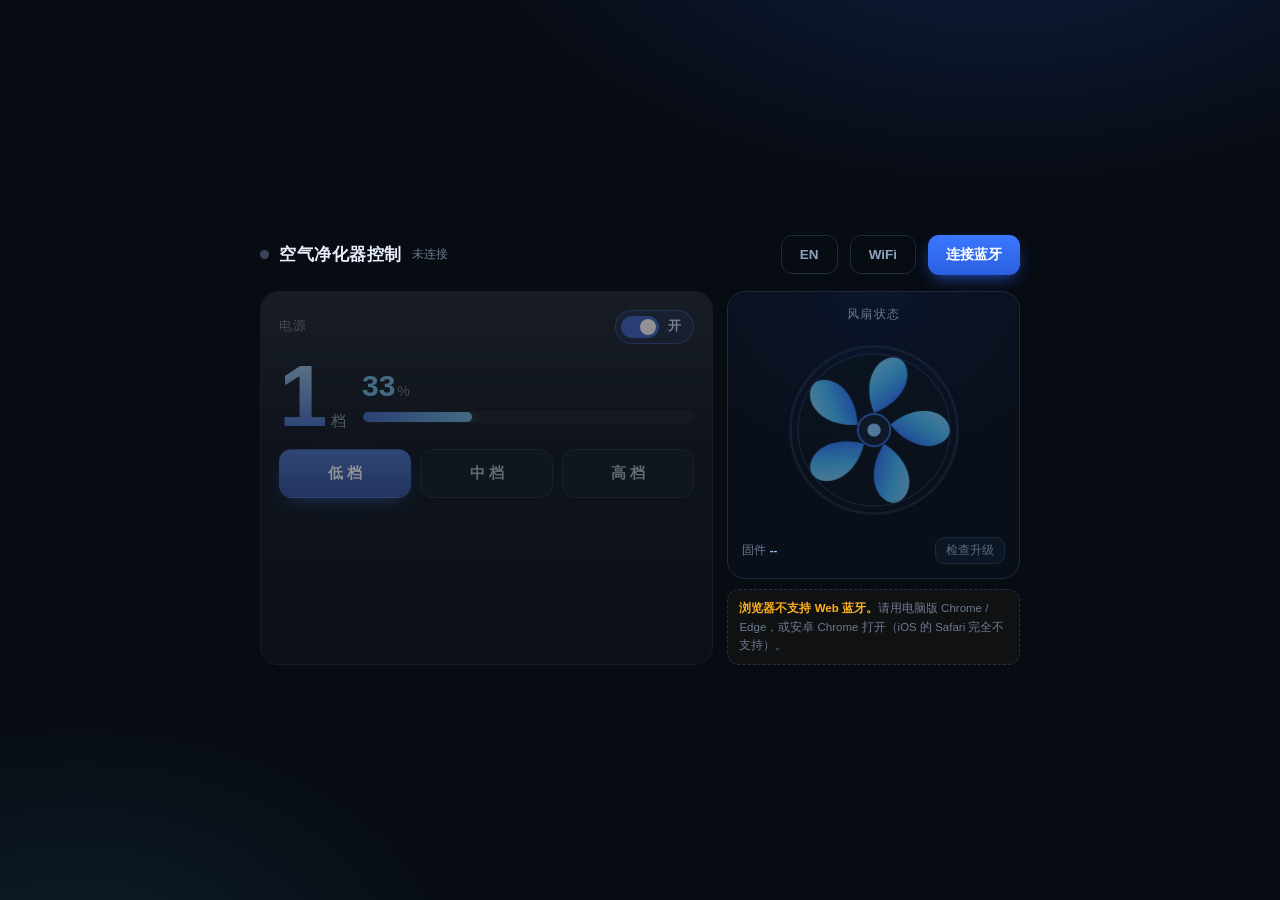
==== web/index.html @ 83f4107d "Add files via upload" ====
<!DOCTYPE html>
<html lang="zh-CN">
<head>
<meta charset="utf-8">
<meta name="viewport" content="width=device-width,initial-scale=1,viewport-fit=cover">
<title data-i18n="title">空气净化器控制 · Web 蓝牙</title>
<link href="style.css" rel="stylesheet" />
</head>
<body>
<div class="app" id="app">
  <header>
    <div class="brand">
      <span class="dot" id="dot"></span>
      <h1 data-i18n="appTitle">空气净化器控制</h1>
      <span class="sub" id="devName" data-i18n="notConnected">未连接</span>
    </div>
    <button class="btn-conn ghost" id="langBtn">EN</button>
    <button class="btn-conn ghost" id="switchBtn" style="display:none" data-i18n="switchDevice">换设备</button>
    <button class="btn-conn ghost" id="wifiBtn" data-i18n="wifiBtn" data-i18n-title="wifiTitle" title="WiFi 设置">WiFi</button>
    <button class="btn-conn" id="connBtn" data-i18n="connect">连接蓝牙</button>
  </header>

  <main>
    <section class="panel">
      <div class="pwr">
        <span data-i18n="power">电源</span>
        <button class="switch" id="pwrBtn" aria-pressed="true"><i></i><b>开</b></button>
      </div>

      <div class="gauges">
        <div class="lvl"><span id="bigLvl">1</span><em data-i18n="levelUnit">档</em></div>
        <div class="right">
          <div class="pct"><span id="pct">33</span><small>%</small></div>
          <div class="bar"><div class="fill" id="fill"></div></div>
        </div>
      </div>

      <div class="btns">
        <button data-lv="1" class="active" data-i18n="lvLow">低 档</button>
        <button data-lv="2" data-i18n="lvMid">中 档</button>
        <button data-lv="3" data-i18n="lvHigh">高 档</button>
      </div>
    </section>

    <aside class="side">
      <div class="fan-card">
        <h2 data-i18n="fanTitle">风扇状态</h2>
        <div class="fan paused" id="fan">
          <svg viewBox="0 0 200 200" aria-hidden="true">
            <defs>
              <linearGradient id="bladeGrad" x1="0" y1="0" x2="0.55" y2="1">
                <stop offset="0" stop-color="#9fdcff"/>
                <stop offset="0.5" stop-color="#4cc2ff"/>
                <stop offset="1" stop-color="#2f6bff"/>
              </linearGradient>
              <radialGradient id="fanGlow" cx="0.5" cy="0.5" r="0.5">
                <stop offset="0" stop-color="#3b78ff" stop-opacity=".30"/>
                <stop offset="1" stop-color="#3b78ff" stop-opacity="0"/>
              </radialGradient>
            </defs>

            <circle cx="100" cy="100" r="96" fill="url(#fanGlow)"/>
            <circle cx="100" cy="100" r="88" fill="none" stroke="#1e2a3d" stroke-width="3"/>
            <circle cx="100" cy="100" r="80" fill="#0c1420"/>
            <circle cx="100" cy="100" r="80" fill="none" stroke="#24314a" stroke-width="1.5"/>

            <g class="blades">
              <g transform="translate(100 100)">
                <path transform="rotate(0)"   fill="url(#bladeGrad)" d="M0 -18 C 22 -26 40 -46 34 -66 C 30 -80 12 -80 2 -66 C -8 -52 -6 -32 0 -18 Z"/>
                <path transform="rotate(72)"  fill="url(#bladeGrad)" d="M0 -18 C 22 -26 40 -46 34 -66 C 30 -80 12 -80 2 -66 C -8 -52 -6 -32 0 -18 Z"/>
                <path transform="rotate(144)" fill="url(#bladeGrad)" d="M0 -18 C 22 -26 40 -46 34 -66 C 30 -80 12 -80 2 -66 C -8 -52 -6 -32 0 -18 Z"/>
                <path transform="rotate(216)" fill="url(#bladeGrad)" d="M0 -18 C 22 -26 40 -46 34 -66 C 30 -80 12 -80 2 -66 C -8 -52 -6 -32 0 -18 Z"/>
                <path transform="rotate(288)" fill="url(#bladeGrad)" d="M0 -18 C 22 -26 40 -46 34 -66 C 30 -80 12 -80 2 -66 C -8 -52 -6 -32 0 -18 Z"/>
              </g>
            </g>

            <circle cx="100" cy="100" r="17" fill="#141f31" stroke="#3b6bd4" stroke-width="2"/>
            <circle cx="100" cy="100" r="7" fill="#8fd0ff"/>
          </svg>
        </div>
        <div class="fw-row">
          <span class="fw-ver"><span data-i18n="fwLabel">固件</span>&nbsp;<b id="fwVer">--</b></span>
          <button class="fw-btn" id="otaBtn" data-i18n="otaCheck" disabled>检查升级</button>
        </div>
      </div>
      <div class="hint" id="hint"></div>
    </aside>
  </main>
</div>

<!-- ================= 设备选择弹窗 ================= -->
<div class="modal" id="modal" role="dialog" aria-modal="true" aria-labelledby="modalTitle">
  <div class="backdrop" id="backdrop"></div>
  <div class="sheet">
    <div class="sheet-head">
      <div>
        <h3 id="modalTitle" data-i18n="modalTitle">选择蓝牙设备</h3>
        <p data-i18n="modalDesc">选一个设备连接。连接过的设备会记住，下次直接点即可。</p>
      </div>
      <button class="icon-btn" id="closeBtn" data-i18n-title="close" title="关闭">✕</button>
    </div>

    <div class="dev-list" id="devList"></div>

    <div class="sheet-foot">     
      <button class="scan" id="scanBtn" data-i18n="scanNew">扫描新设备</button>
      <!-- <div class="note" id="modalNote"> -->
        <!-- 浏览器出于隐私不允许网页自行枚举附近设备，点上方按钮会弹出系统扫描列表（可多选其一）。 -->
      <!-- </div> -->
    </div>
  </div>
</div>

<!-- ================= WiFi 设置弹窗 ================= -->
<div class="modal" id="wifiModal" role="dialog" aria-modal="true" aria-labelledby="wifiTitle">
  <div class="backdrop" id="wifiBackdrop"></div>
  <div class="sheet">
    <div class="sheet-head">
      <div>
        <h3 id="wifiTitle" data-i18n="wifiTitle">WiFi 设置</h3>
        <p data-i18n="wifiDesc">设备通过 WiFi 联网检查升级、下载固件。配置保存在设备上，掉电不丢。</p>
      </div>
      <button class="icon-btn" id="wifiCloseBtn" data-i18n-title="close" title="关闭">✕</button>
    </div>

    <div class="wifi-body">
      <div class="wifi-stat" id="wifiStat">
        <span class="st-dot"></span>
        <span class="st-txt" id="wifiStatTxt">—</span>
      </div>

      <div class="wifi-field">
        <label for="wifiSsid" data-i18n="wifiSsidLabel">WiFi 名称（SSID）</label>
        <input id="wifiSsid" type="text" autocomplete="off" autocapitalize="off" autocorrect="off"
               spellcheck="false" placeholder="MyHome-2.4G" data-i18n-ph="wifiSsidPh" />
      </div>

      <div class="wifi-field">
        <label for="wifiPass" data-i18n="wifiPassLabel">密码</label>
        <div class="pw-wrap">
          <input id="wifiPass" type="password" autocomplete="new-password" spellcheck="false"
                 placeholder="••••••••" />
          <button class="pw-eye" id="pwEye" type="button" data-i18n="pwShow">显示</button>
        </div>
      </div>

      <div class="note" data-i18n="wifiNote">只支持 2.4GHz 网络；密码至少 8 位，开放网络可留空。</div>
    </div>

    <div class="sheet-foot wifi-foot">
      <button class="scan" id="wifiSaveBtn" data-i18n="wifiSave">保存并连接</button>
      <button class="btn-danger" id="wifiClearBtn" data-i18n="wifiClear">清除</button>
    </div>
  </div>
</div>

<div class="toast" id="toast"></div>
<script src="i18n.js"></script>
<script src="control.js"></script>
</body>
</html>
---- web/style.css ----
:root{
    --page:#070b12;
    --panel:#0f1726;
    --panel2:#131d2f;
    --line:#1e2a3d;
    --txt:#e8eefc;
    --dim:#6c7a91;
    --dim2:#8fa3bf;
    --accent:#2f6bff;
    --accent2:#4cc2ff;
    --ok:#35d07f;
    --warn:#ffb020;
    --err:#ff5a5f;
    --r:18px;
  }
  *{box-sizing:border-box;-webkit-tap-highlight-color:transparent}
  html,body{height:100%}
  body{
    margin:0;
    font-family:-apple-system,BlinkMacSystemFont,"Segoe UI","PingFang SC","Microsoft YaHei",sans-serif;
    background:
      radial-gradient(900px 500px at 78% -12%, rgba(47,107,255,.20), transparent 62%),
      radial-gradient(700px 460px at 6% 108%, rgba(76,194,255,.10), transparent 60%),
      var(--page);
    color:var(--txt);
    display:flex;align-items:center;justify-content:center;
    padding:22px 16px;
  }
  .app{width:100%;max-width:760px}

  /* ---------- 顶部 ---------- */
  header{display:flex;align-items:center;gap:12px;margin-bottom:16px;flex-wrap:wrap}
  .brand{display:flex;align-items:center;gap:10px;flex:1;min-width:220px}
  .dot{width:9px;height:9px;border-radius:50%;background:#39435a;transition:.25s;flex:none}
  .dot.on{background:var(--ok);box-shadow:0 0 0 4px rgba(53,208,127,.16),0 0 12px rgba(53,208,127,.7)}
  .dot.wait{background:var(--warn);animation:pulse 1s infinite}
  @keyframes pulse{50%{opacity:.35}}
  .brand h1{font-size:17px;margin:0;font-weight:600;letter-spacing:.5px}
  .brand .sub{font-size:12px;color:var(--dim);font-weight:400}

  .btn-conn{
    border:0;border-radius:11px;padding:11px 18px;font-size:13.5px;font-weight:600;
    color:#fff;background:linear-gradient(180deg,#3b78ff,#2a5fe0);cursor:pointer;
    box-shadow:0 6px 18px -6px rgba(47,107,255,.85);transition:.18s;
  }
  .btn-conn:hover{filter:brightness(1.07)}
  .btn-conn:active{transform:translateY(1px)}
  .btn-conn.ghost{background:transparent;border:1px solid var(--line);color:var(--dim2);box-shadow:none}
  .btn-conn.ghost:hover{border-color:#31425f;color:#cfe0ff}
  .btn-conn:disabled{opacity:.5;cursor:default}

  /* ---------- 主面板 ---------- */
  main{display:grid;grid-template-columns:1.55fr 1fr;gap:14px}
  @media (max-width:680px){main{grid-template-columns:1fr}}

  .panel{
    background:linear-gradient(180deg,rgba(23,34,54,.92),rgba(13,20,33,.96));
    border:1px solid var(--line);border-radius:var(--r);
    padding:18px;position:relative;overflow:hidden;
  }
  .panel::before{
    content:"";position:absolute;inset:0;border-radius:var(--r);pointer-events:none;
    background:linear-gradient(180deg,rgba(255,255,255,.05),transparent 42%);
  }

  .pwr{display:flex;align-items:center;justify-content:space-between;margin-bottom:14px}
  .pwr span{font-size:12.5px;color:var(--dim);letter-spacing:1px}
  .switch{
    display:flex;align-items:center;gap:9px;padding:5px 12px 5px 5px;
    border-radius:999px;border:1px solid #26324a;background:#141d2c;cursor:pointer;
    color:var(--dim2);font-size:12.5px;font-weight:600;transition:.22s;
  }
  .switch i{
    width:38px;height:22px;border-radius:999px;background:#2a3550;position:relative;transition:.22s;flex:none;
  }
  .switch i::after{
    content:"";position:absolute;top:3px;left:3px;width:16px;height:16px;border-radius:50%;
    background:#8b9bb5;transition:.22s;
  }
  .switch[aria-pressed="true"]{background:rgba(47,107,255,.14);border-color:rgba(47,107,255,.55);color:#cfe0ff}
  .switch[aria-pressed="true"] i{background:var(--accent)}
  .switch[aria-pressed="true"] i::after{left:19px;background:#fff}
  .switch b{font-weight:600}

  .gauges{display:flex;align-items:flex-end;gap:16px}
  .lvl{display:flex;align-items:baseline;gap:6px;line-height:.86}
  .lvl #bigLvl{
    font-size:88px;font-weight:700;letter-spacing:-3px;
    background:linear-gradient(180deg,#8fd0ff,#2f6bff);
    -webkit-background-clip:text;background-clip:text;color:transparent;
    font-variant-numeric:tabular-nums;
  }
  .lvl em{font-style:normal;font-size:15px;color:var(--dim2)}
  .right{flex:1;padding-bottom:10px;min-width:0}
  .pct{display:flex;align-items:baseline;gap:2px;margin-bottom:10px}
  .pct #pct{font-size:30px;font-weight:600;color:var(--accent2);font-variant-numeric:tabular-nums;line-height:1}
  .pct small{font-size:14px;color:var(--dim)}

  .bar{height:12px;border-radius:999px;background:#1b2433;overflow:hidden;border:1px solid #1d2739}
  .fill{
    height:100%;width:33%;border-radius:999px;
    background:linear-gradient(90deg,#2f6bff,#4cc2ff);
    transition:width .28s cubic-bezier(.4,0,.2,1);
    box-shadow:0 0 12px rgba(76,194,255,.4);
  }

  .btns{display:grid;grid-template-columns:repeat(3,1fr);gap:9px;margin-top:16px}
  .btns button{
    padding:14px 0;border-radius:13px;cursor:pointer;font-size:14.5px;font-weight:600;
    color:#a9bad4;background:#151f30;border:1px solid #24314a;transition:.16s;
  }
  .btns button:hover{background:#1a2740;color:#dce8ff}
  .btns button:active{transform:translateY(1px)}
  .btns button.active{
    color:#fff;border-color:transparent;
    background:linear-gradient(180deg,#3b78ff,#2757cf);
    box-shadow:0 8px 22px -10px rgba(47,107,255,.95);
  }

  /* ---------- 侧栏：风扇动画 ---------- */
  .side{display:flex;flex-direction:column;gap:10px;min-height:0}
  .side h2{font-size:12px;color:var(--dim);margin:0;font-weight:500;letter-spacing:1.2px}
  .fan-card{
    flex:1;min-height:196px;display:flex;flex-direction:column;align-items:center;justify-content:center;gap:12px;
    background:radial-gradient(120% 100% at 50% 0%,rgba(47,107,255,.10),rgba(10,16,27,.78) 62%);
    border:1px solid var(--line);border-radius:var(--r);padding:14px;
    transition:opacity .25s;
  }
  .fan{width:min(190px,78%);aspect-ratio:1/1;position:relative}
  .fan svg{width:100%;height:100%;display:block}
  /* 旋转的是 .blades 这一组扇叶，圆心固定在 SVG 的 (100,100) */
  .fan .blades{
    transform-box:view-box;transform-origin:100px 100px;
    animation:fan-spin var(--spin,1.8s) linear infinite;
    will-change:transform;
  }
  .fan.paused .blades{animation-play-state:paused}
  .fan.paused{opacity:.55}          /* 关机时整体变暗 */
  @keyframes fan-spin{from{transform:rotate(0deg)}to{transform:rotate(360deg)}}
  @media (prefers-reduced-motion:reduce){.fan .blades{animation:none}}

  /* ---------- 固件版本 / OTA ---------- */
  .fw-row{display:flex;align-items:center;justify-content:space-between;gap:8px;width:100%}
  .fw-ver{font-size:11.5px;color:var(--dim);white-space:nowrap}
  .fw-ver b{color:#9fc4ff;font-weight:600;font-variant-numeric:tabular-nums}
  .fw-btn{
    font-size:11.5px;padding:5px 10px;border-radius:9px;cursor:pointer;
    color:#bcd6ff;background:rgba(76,194,255,.10);border:1px solid #2a4a7d;
    transition:opacity .2s,background .2s;white-space:nowrap;
  }
  .fw-btn:hover:not(:disabled){background:rgba(76,194,255,.22)}
  .fw-btn:disabled{opacity:.45;cursor:not-allowed}
  .fw-btn.busy{color:var(--warn);border-color:#5a4a2a;background:rgba(255,176,32,.08)}

  .hint{
    font-size:11.5px;color:var(--dim);line-height:1.65;
    border:1px dashed #24314a;border-radius:12px;padding:9px 11px;background:rgba(255,176,32,.04);
  }
  .hint b{color:var(--warn);font-weight:600}
  .hint code{color:var(--accent2);font-size:11px}

  .off .panel{opacity:.55;filter:saturate(.6)}
  .off .btns button,.off .switch{pointer-events:none}

  .toast{
    position:fixed;left:50%;bottom:26px;transform:translate(-50%,16px);
    background:#1a2740;border:1px solid #2c3c58;color:#dbe7ff;
    padding:10px 16px;border-radius:11px;font-size:13px;opacity:0;pointer-events:none;transition:.25s;
    box-shadow:0 12px 30px -12px #000;z-index:40;max-width:86vw;text-align:center;
  }
  .toast.show{opacity:1;transform:translate(-50%,0)}

  /* ================= 设备选择弹窗 ================= */
  .modal{
    position:fixed;inset:0;z-index:30;display:none;align-items:center;justify-content:center;
    padding:18px;
  }
  .modal.show{display:flex}
  .backdrop{
    position:absolute;inset:0;background:rgba(3,6,12,.74);
    backdrop-filter:blur(7px);-webkit-backdrop-filter:blur(7px);
  }
  .sheet{
    position:relative;width:min(440px,100%);max-height:min(600px,88vh);
    display:flex;flex-direction:column;overflow:hidden;
    background:linear-gradient(180deg,#131d2f,#0c1420);
    border:1px solid #24314a;border-radius:22px;
    box-shadow:0 30px 80px -30px #000,0 0 0 1px rgba(255,255,255,.03) inset;
    animation:pop .2s cubic-bezier(.2,.9,.3,1.1);
  }
  @keyframes pop{from{opacity:0;transform:translateY(14px) scale(.97)}to{opacity:1;transform:none}}
  .sheet-head{padding:18px 18px 12px;display:flex;align-items:flex-start;gap:12px}
  .sheet-head h3{margin:0;font-size:16px;font-weight:600}
  .sheet-head p{margin:5px 0 0;font-size:11.5px;color:var(--dim);line-height:1.6}
  .icon-btn{
    margin-left:auto;flex:none;width:30px;height:30px;border-radius:9px;border:1px solid var(--line);
    background:#141d2c;color:var(--dim2);cursor:pointer;font-size:15px;line-height:1;
    display:flex;align-items:center;justify-content:center;transition:.16s;
  }
  .icon-btn:hover{color:#fff;border-color:#33455f}

  .dev-list{padding:0 12px 6px;overflow:auto;min-height:96px;flex:1}
  .dev{
    width:100%;display:flex;align-items:center;gap:12px;text-align:left;
    padding:12px;margin-bottom:8px;border-radius:14px;cursor:pointer;
    background:#121b2a;border:1px solid #1d2a3e;color:inherit;font-family:inherit;transition:.16s;
  }
  .dev:hover{background:#172235;border-color:#2b3c58;transform:translateY(-1px)}
  .dev.cur{background:rgba(47,107,255,.12);border-color:rgba(47,107,255,.5)}
  .dev .av{
    width:38px;height:38px;border-radius:11px;flex:none;
    display:flex;align-items:center;justify-content:center;
    background:linear-gradient(180deg,#2b3b56,#1a2536);color:#9fc4ff;
    font-size:11px;font-weight:700;letter-spacing:.5px;
  }
  .dev.cur .av{background:linear-gradient(180deg,#3b78ff,#2757cf);color:#fff}
  .dev .info{display:block;min-width:0;flex:1}
  .dev .nm{display:block;font-size:13.5px;font-weight:600;white-space:nowrap;overflow:hidden;text-overflow:ellipsis}
  .dev .meta{display:block;font-size:11px;color:var(--dim);margin-top:3px;white-space:nowrap;overflow:hidden;text-overflow:ellipsis}
  .dev .right-side{display:flex;align-items:center;gap:9px;flex:none}
  .sig{display:flex;align-items:flex-end;gap:2px;height:12px}
  .sig i{width:3px;border-radius:1px;background:#26324a}
  .sig i:nth-child(1){height:4px}
  .sig i:nth-child(2){height:6px}
  .sig i:nth-child(3){height:9px}
  .sig i:nth-child(4){height:12px}
  .sig i.on{background:var(--ok)}
  .dev .tag{
    font-size:10.5px;padding:3px 8px;border-radius:999px;white-space:nowrap;
    background:rgba(53,208,127,.14);color:#6fe0a2;border:1px solid rgba(53,208,127,.35);
  }
  .dev .tag.off{background:#151f30;color:var(--dim);border-color:#24314a}
  .empty{padding:22px 14px 26px;text-align:center;color:var(--dim);font-size:12px;line-height:1.8}
  .empty b{color:var(--dim2);font-weight:600}
  .empty .big{font-size:13px;color:#b9c9e0;margin-bottom:4px}

  .sheet-foot{padding:12px 16px 16px;border-top:1px solid #1a2436;background:rgba(9,14,23,.5)}
  .opt{display:flex;align-items:center;gap:9px;font-size:12px;color:var(--dim2);margin-bottom:12px;cursor:pointer;user-select:none}
  .opt input{width:15px;height:15px;accent-color:var(--accent);cursor:pointer}
  .scan{
    width:100%;padding:13px 0;border:0;border-radius:13px;cursor:pointer;
    font-size:14px;font-weight:600;color:#fff;
    background:linear-gradient(180deg,#3b78ff,#2a5fe0);
    box-shadow:0 10px 24px -12px rgba(47,107,255,.95);transition:.16s;
  }
  .scan:hover{filter:brightness(1.07)}
  .scan:active{transform:translateY(1px)}
  .scan:disabled{opacity:.55;cursor:default}
  .note{margin:11px 2px 0;font-size:10.5px;color:#5b6a82;line-height:1.65}

  /* ================= WiFi 设置弹窗 ================= */
  .wifi-body{padding:2px 18px 18px;overflow:auto;flex:1;min-height:0}

  .wifi-stat{
    display:flex;align-items:center;gap:10px;padding:11px 13px;margin-bottom:15px;
    border-radius:13px;background:#121b2a;border:1px solid #1d2a3e;
  }
  .wifi-stat .st-dot{
    width:8px;height:8px;border-radius:50%;background:#39435a;flex:none;transition:.25s;
  }
  .wifi-stat.on{border-color:rgba(53,208,127,.42);background:rgba(53,208,127,.08)}
  .wifi-stat.on .st-dot{background:var(--ok);box-shadow:0 0 0 4px rgba(53,208,127,.14),0 0 10px rgba(53,208,127,.8)}
  .wifi-stat .st-txt{
    font-size:12px;color:var(--dim2);line-height:1.6;min-width:0;
    overflow-wrap:anywhere;
  }
  .wifi-stat .st-txt b{color:#dbe7ff;font-weight:600}
  .wifi-stat .st-txt em{font-style:normal;color:var(--dim);font-variant-numeric:tabular-nums}

  .wifi-field{margin-bottom:13px}
  .wifi-field > label{
    display:block;font-size:11.5px;color:var(--dim);letter-spacing:.6px;margin-bottom:7px;
  }
  .wifi-field input{
    width:100%;padding:12px 13px;border-radius:12px;font-size:14px;font-family:inherit;
    color:var(--txt);background:#0e1725;border:1px solid #24314a;outline:none;transition:.16s;
  }
  .wifi-field input::placeholder{color:#4e5d75}
  .wifi-field input:focus{border-color:#3b6bd4;box-shadow:0 0 0 3px rgba(47,107,255,.16)}
  .wifi-field input:disabled{opacity:.5;cursor:not-allowed}

  .pw-wrap{position:relative}
  .pw-wrap input{padding-right:56px}
  .pw-eye{
    position:absolute;right:7px;top:50%;transform:translateY(-50%);
    padding:5px 9px;border:0;border-radius:8px;cursor:pointer;font-family:inherit;
    font-size:11px;color:var(--dim2);background:#182233;transition:.16s;
  }
  .pw-eye:hover{color:#cfe0ff;background:#1e2a3f}

  .wifi-foot{display:grid;grid-template-columns:1fr auto;gap:9px;align-items:stretch}
  .wifi-foot .scan{padding:13px 18px}
  .btn-danger{
    padding:0 16px;border-radius:13px;cursor:pointer;font-family:inherit;
    font-size:13.5px;font-weight:600;white-space:nowrap;transition:.16s;
    color:#ff9a9e;background:rgba(255,90,95,.10);border:1px solid rgba(255,90,95,.36);
  }
  .btn-danger:hover:not(:disabled){background:rgba(255,90,95,.18);border-color:rgba(255,90,95,.6)}
  .btn-danger.confirm{background:#ff5a5f;color:#fff;border-color:transparent}
  .btn-danger:disabled{opacity:.45;cursor:not-allowed}

  /* WiFi 已连接时顶部按钮变绿提示 */
  .btn-conn.ghost.ok{color:#6fe0a2;border-color:rgba(53,208,127,.42)}
  .btn-conn.ghost.ok:hover{color:#8ff0ba;border-color:rgba(53,208,127,.7)}
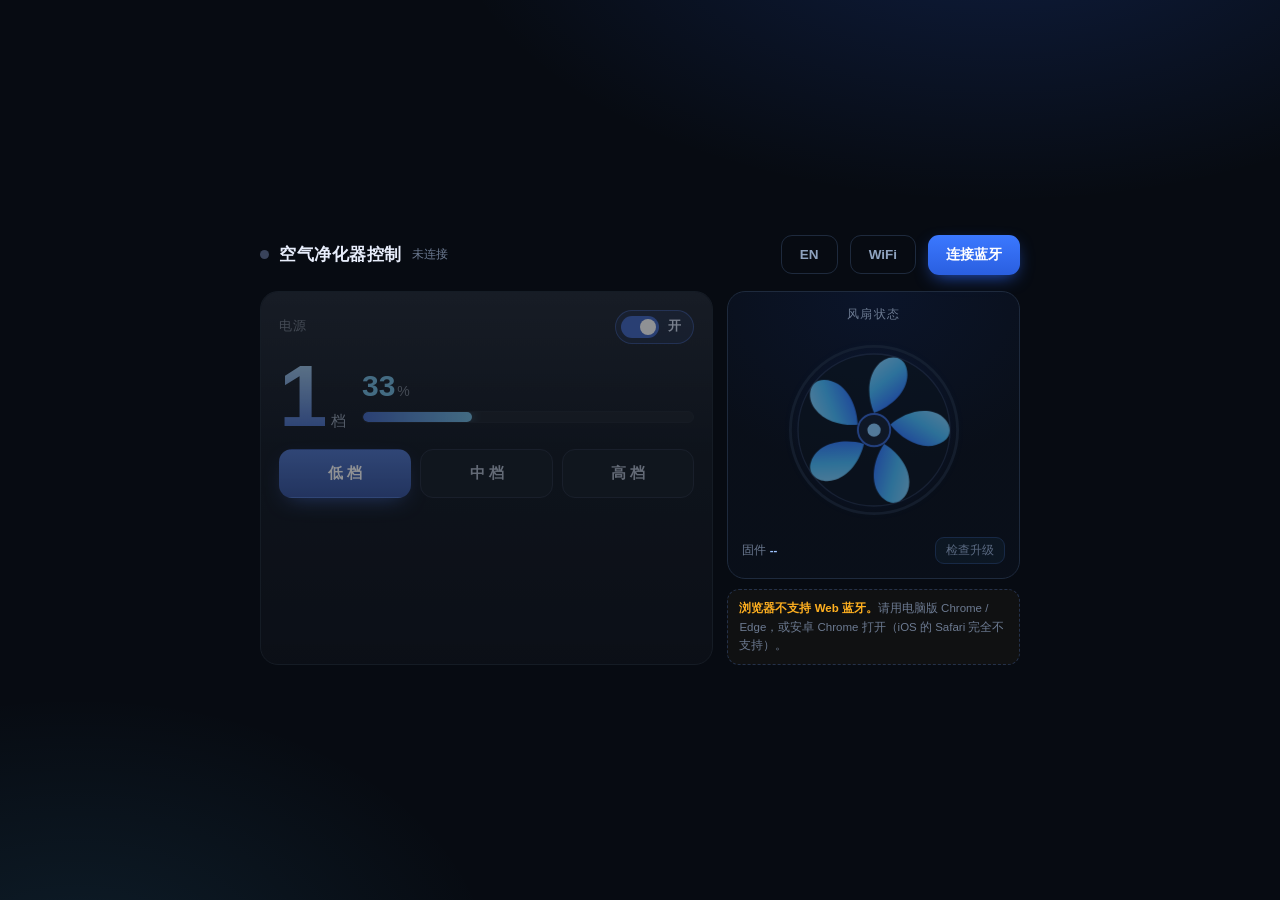
==== commit 007d0b71: "Add files via upload" ====
--- a/web/index.html
+++ b/web/index.html
@@ -130,12 +130,20 @@
       </div>
 
       <div class="wifi-field">
-        <label for="wifiSsid" data-i18n="wifiSsidLabel">WiFi 名称（SSID）</label>
-        <input id="wifiSsid" type="text" autocomplete="off" autocapitalize="off" autocorrect="off"
+        <div class="wifi-label-row">
+          <label data-i18n="wifiPickLabel">选择网络</label>
+          <button class="link-btn" id="wifiManualBtn" type="button" data-i18n="wifiManual">手动输入</button>
+        </div>
+
+        <input id="wifiSsid" type="text" hidden autocomplete="off" autocapitalize="off" autocorrect="off"
                spellcheck="false" placeholder="MyHome-2.4G" data-i18n-ph="wifiSsidPh" />
+
+        <div class="wifi-list" id="wifiList"></div>
+
+        <button class="wifi-scan-btn" id="wifiScanBtn" type="button" data-i18n="wifiScan">搜索附近 WiFi</button>
       </div>
 
-      <div class="wifi-field">
+      <div class="wifi-field" id="wifiPassField">
         <label for="wifiPass" data-i18n="wifiPassLabel">密码</label>
         <div class="pw-wrap">
           <input id="wifiPass" type="password" autocomplete="new-password" spellcheck="false"
@@ -144,7 +152,7 @@
         </div>
       </div>
 
-      <div class="note" data-i18n="wifiNote">只支持 2.4GHz 网络；密码至少 8 位，开放网络可留空。</div>
+      <div class="note" data-i18n="wifiNote">搜索由设备完成，只支持 2.4GHz 网络；密码至少 8 位，开放网络可留空。</div>
     </div>
 
     <div class="sheet-foot wifi-foot">
--- a/web/style.css
+++ b/web/style.css
@@ -271,6 +271,41 @@
   .wifi-field > label{
     display:block;font-size:11.5px;color:var(--dim);letter-spacing:.6px;margin-bottom:7px;
   }
+  .wifi-label-row{display:flex;align-items:center;justify-content:space-between;margin-bottom:7px}
+  .wifi-label-row label{font-size:11.5px;color:var(--dim);letter-spacing:.6px}
+  .link-btn{
+    border:0;background:none;padding:2px 0;cursor:pointer;font-family:inherit;
+    font-size:11.5px;color:#7fb0ff;transition:.16s;
+  }
+  .link-btn:hover{color:#a8c9ff;text-decoration:underline}
+
+  /* 搜索结果列表 */
+  .wifi-list{display:flex;flex-direction:column;gap:6px;max-height:190px;overflow:auto;margin-bottom:9px}
+  .wifi-list:empty{display:none}
+  .wifi-ap{
+    display:flex;align-items:center;gap:10px;width:100%;padding:10px 12px;text-align:left;
+    border-radius:12px;cursor:pointer;font-family:inherit;font-size:13px;color:var(--txt);
+    background:#121b2a;border:1px solid #1d2a3e;transition:.15s;
+  }
+  .wifi-ap:hover{background:#172235;border-color:#2b3c58}
+  .wifi-ap.cur{background:rgba(47,107,255,.14);border-color:rgba(47,107,255,.55)}
+  .wifi-ap .nm{flex:1;min-width:0;white-space:nowrap;overflow:hidden;text-overflow:ellipsis}
+  .wifi-ap .sig{flex:none;opacity:.9}
+  .wifi-ap .lock{flex:none;color:var(--dim);display:flex}
+  .wifi-ap.cur .lock{color:#9fc4ff}
+  .wifi-empty{
+    padding:15px 12px;text-align:center;font-size:12px;line-height:1.7;color:var(--dim);
+    border:1px dashed #24314a;border-radius:12px;
+  }
+  .wifi-scan-btn{
+    width:100%;padding:10px 0;border-radius:12px;cursor:pointer;font-family:inherit;
+    font-size:12.5px;font-weight:600;color:#bcd6ff;
+    background:rgba(76,194,255,.10);border:1px solid #2a4a7d;transition:.16s;
+  }
+  .wifi-scan-btn:hover:not(:disabled){background:rgba(76,194,255,.2)}
+  .wifi-scan-btn:disabled{opacity:.5;cursor:default}
+  .wifi-scan-btn.busy{color:var(--warn);border-color:#5a4a2a;background:rgba(255,176,32,.08)}
+
   .wifi-field input{
     width:100%;padding:12px 13px;border-radius:12px;font-size:14px;font-family:inherit;
     color:var(--txt);background:#0e1725;border:1px solid #24314a;outline:none;transition:.16s;
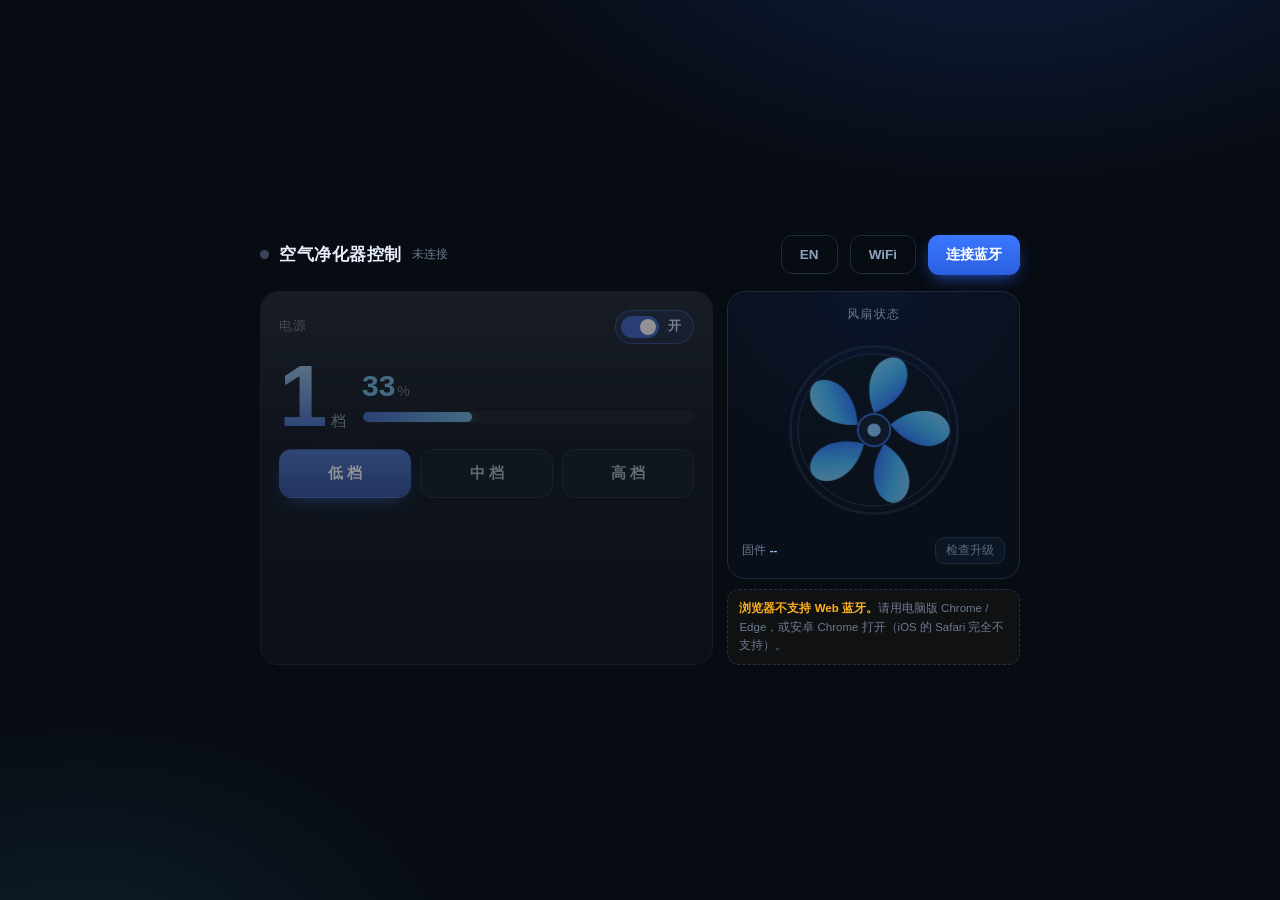
==== commit ebe537f4: "Add files via upload" ====
--- a/web/index.html
+++ b/web/index.html
@@ -80,6 +80,7 @@
         </div>
         <div class="fw-row">
           <span class="fw-ver"><span data-i18n="fwLabel">固件</span>&nbsp;<b id="fwVer">--</b></span>
+          <span class="fw-ver fw-latest" id="otaLatest" style="display:none"><span data-i18n="otaLatestLabel">最新</span>&nbsp;<b id="otaLatestVer"></b></span>
           <button class="fw-btn" id="otaBtn" data-i18n="otaCheck" disabled>检查升级</button>
         </div>
       </div>
--- a/web/style.css
+++ b/web/style.css
@@ -143,6 +143,9 @@
   .fw-row{display:flex;align-items:center;justify-content:space-between;gap:8px;width:100%}
   .fw-ver{font-size:11.5px;color:var(--dim);white-space:nowrap}
   .fw-ver b{color:#9fc4ff;font-weight:600;font-variant-numeric:tabular-nums}
+  .fw-latest{margin-left:8px;padding:2px 8px;border-radius:8px;
+    background:rgba(120,255,170,.08);border:1px solid #2a5a3d}
+  .fw-latest b{color:#8dffb8}
   .fw-btn{
     font-size:11.5px;padding:5px 10px;border-radius:9px;cursor:pointer;
     color:#bcd6ff;background:rgba(76,194,255,.10);border:1px solid #2a4a7d;
@@ -266,6 +269,7 @@
   }
   .wifi-stat .st-txt b{color:#dbe7ff;font-weight:600}
   .wifi-stat .st-txt em{font-style:normal;color:var(--dim);font-variant-numeric:tabular-nums}
+  .wifi-stat .st-txt em.err{color:#ff9a9e}
 
   .wifi-field{margin-bottom:13px}
   .wifi-field > label{
